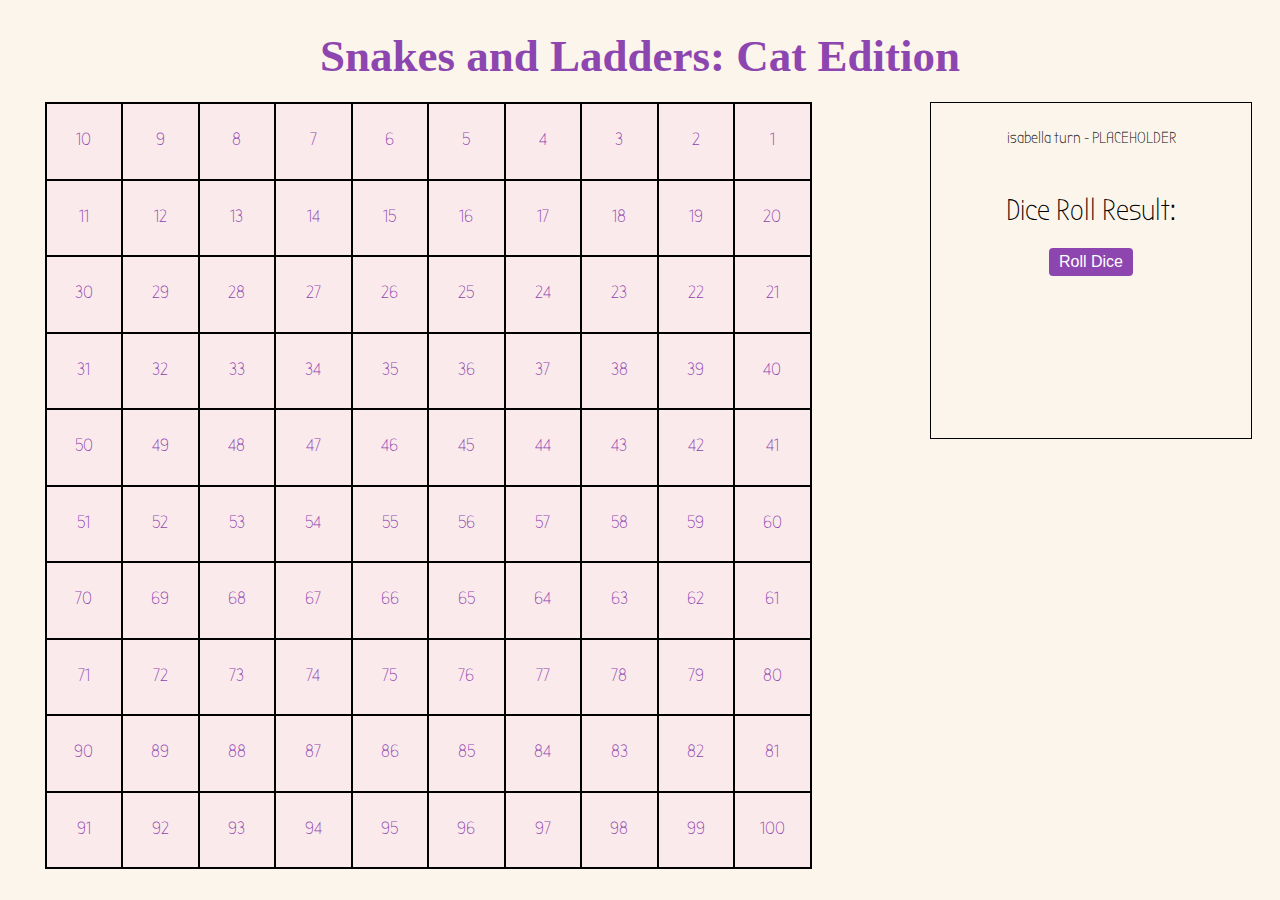
==== index.html @ de3eb8ef "Adding dice roll functionality and box & font styling" ====
<!DOCTYPE html>
<html lang="en">
  <head>
    <meta charset="UTF-8" />
    <meta name="viewport" content="width=device-width, initial-scale=1.0" />
    <link rel="stylesheet" href="styles.css" />
    <link
      rel="stylesheet"
      href="https://fonts.googleapis.com/css2?family=Bubbler+One&display=swap"
    />
    <script src="https://code.jquery.com/jquery-3.6.4.min.js"></script>

    <title>Main Game File</title>
    <script src="https://code.jquery.com/jquery-3.6.4.min.js"></script>
    <script src="index.js" charset="utf-8"></script>
  </head>
  <body>
    <h1 class="header">Snakes and Ladders: Cat Edition</h1>
    <div id="game-container" class="container">
      <div id="game-board-container">
        <div id="game-board"></div>
      </div>
      <div id="player-info">
        <p id="player-turn">isabella turn - PLACEHOLDER</p>
        <div id="dice-roll-container">
          <p id="dice-roll-result">Dice Roll Result:</p>
          <button id="roll-dice-btn">Roll Dice</button>
        </div>
      </div>
    </div>
  </body>
</html>
---- styles.css ----
/* Styling for the header */
.header {
  font-family: "Dancing Script", cursive;
  font-size: 45px;
  font-weight: bolder;
  color: #8d46b0;
  text-align: center;
  margin-bottom: 20px;
}

/* Styling for the background/body */
body {
  background-color: #fcf5eb;
  font-family: "Bubbler One", sans-serif;
}

/* Styling for the main container */
.container {
  display: flex;
  justify-content: space-between;
  margin: 20px; /* Adjust margin as needed */
}

/* Styling for the game board container */
#game-board-container {
  flex: 2;
  max-width: 800px;
}

/* Styling for the main game board div */
#game-board {
  font-family: "Bubbler One", sans-serif;
  background-color: #fbeaeb;
  position: relative; /* Change position to relative */
  margin: auto;
  inset: 0;
  border: 0.1vmin solid black;
  height: 85vmin;
  width: 85vmin;
  display: flex;
  flex-wrap: wrap;
  justify-content: space-around;
}

/* Styling for each individual box */
.box {
  flex: 1 0 8vmin;
  border: 0.1vmin solid black;
  text-align: center;
  color: #8d46b0;
  line-height: 8vmin;
  font-size: 2vmin;
  box-sizing: border-box;
}

/* Styling for the player info */
#player-info {
  position: relative; /* Change position to relative */

  border: 1px solid black;
  padding: 10px;
  flex: 1;
  max-width: 300px;
  margin-left: 20px; /* Add margin to separate from game board */
  max-height: 35vmin; /* Set a maximum height as needed */
}

/* Styling for the dice roll container */
#dice-roll-container {
  display: flex;
  flex-direction: column;
  align-items: center;
}

/* Styling for the roll dice button */
#roll-dice-btn {
  margin-top: 10px;
  padding: 5px 10px;
  font-size: 1rem;
  cursor: pointer;
  background-color: #8d46b0;
  color: #fff;
  border: none;
  border-radius: 4px;
}

#dice-roll-result {
  font-size: 30px;
  margin-bottom: 10px; /* Add margin-bottom to create space and push the result to a new line */
}

/* Media query for smaller screens */
@media screen and (max-width: 600px) {
  .container {
    flex-direction: column;
  }

  #player-info {
    margin: 20px 0; /* Add margin to separate from game board */
  }

  .box {
    flex: 1 0 5vmin;
    line-height: 5vmin;
    font-size: 1.5vmin;
  }

  #game-board {
    height: auto;
    flex: 1;
  }

  .box {
    flex: 1 0 4vmin;
    line-height: 4vmin;
    font-size: 1.2vmin;
  }
}

p {
  text-align: center;
}
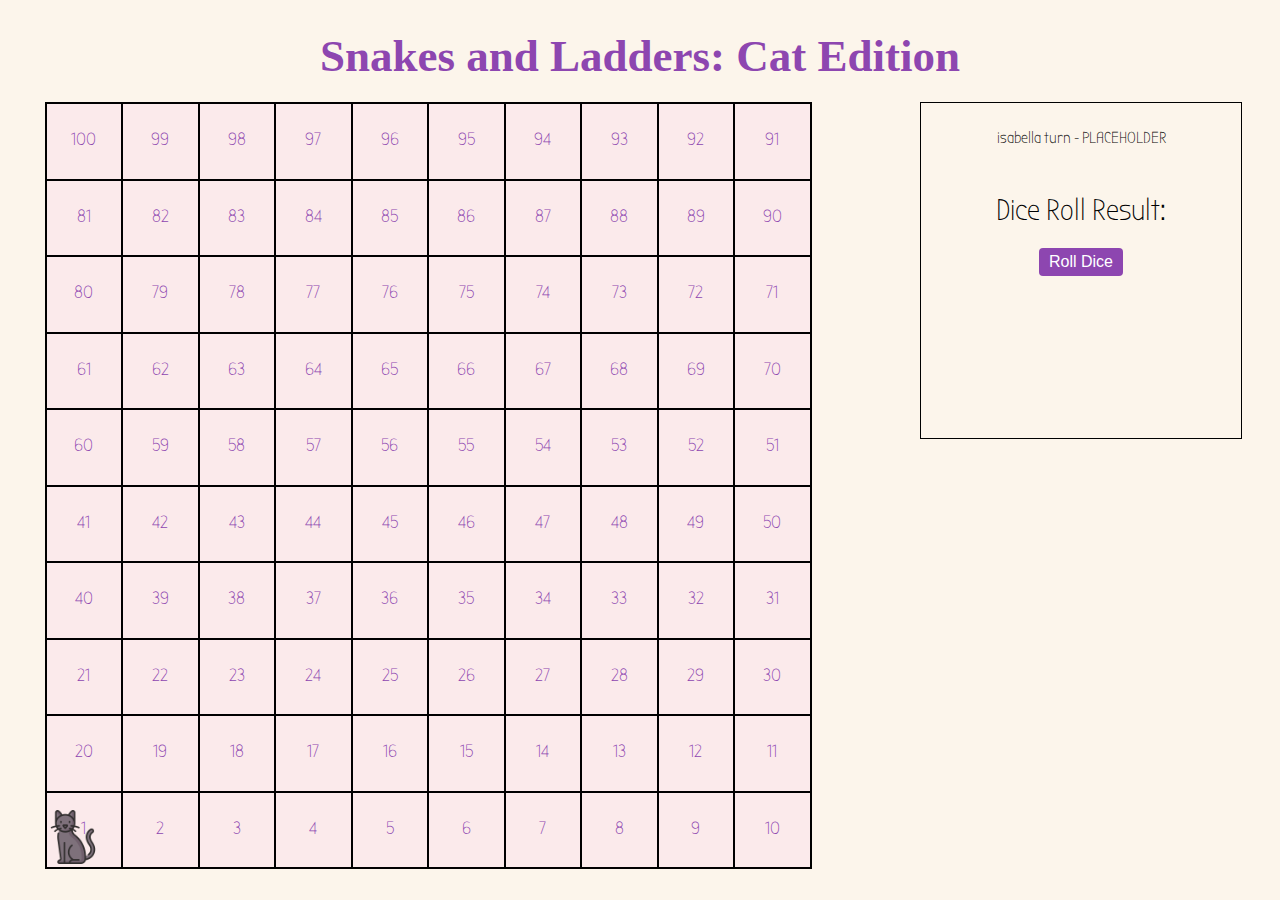
==== commit 008115e9: "Merge pull request #7 from IsabellaS2/fixingIssues" ====
--- a/index.html
+++ b/index.html
@@ -8,7 +8,6 @@
       rel="stylesheet"
       href="https://fonts.googleapis.com/css2?family=Bubbler+One&display=swap"
     />
-    <script src="https://code.jquery.com/jquery-3.6.4.min.js"></script>
 
     <title>Main Game File</title>
     <script src="https://code.jquery.com/jquery-3.6.4.min.js"></script>
@@ -18,7 +17,15 @@
     <h1 class="header">Snakes and Ladders: Cat Edition</h1>
     <div id="game-container" class="container">
       <div id="game-board-container">
-        <div id="game-board"></div>
+        <div id="game-board">
+          <div class="players" id="black-cat">
+            <img src="./assets/cat-images/black-cat.png" alt="Black Cat Image">
+          </div>
+          
+          <!-- <div class="players" id="orange-cat">
+            <img src="./assets/cat-images/orange-cat.png" alt="Orange Cat Image">
+          </div> -->
+        </div>
       </div>
       <div id="player-info">
         <p id="player-turn">isabella turn - PLACEHOLDER</p>
--- a/styles.css
+++ b/styles.css
@@ -14,11 +14,16 @@
   font-family: "Bubbler One", sans-serif;
 }
 
+/* Styling for the paragraph text*/
+p {
+  text-align: center;
+}
+
 /* Styling for the main container */
 .container {
   display: flex;
   justify-content: space-between;
-  margin: 20px; /* Adjust margin as needed */
+  margin: 20px;
 }
 
 /* Styling for the game board container */
@@ -31,7 +36,7 @@
 #game-board {
   font-family: "Bubbler One", sans-serif;
   background-color: #fbeaeb;
-  position: relative; /* Change position to relative */
+  position: relative;
   margin: auto;
   inset: 0;
   border: 0.1vmin solid black;
@@ -44,6 +49,7 @@
 
 /* Styling for each individual box */
 .box {
+position: relative;
   flex: 1 0 8vmin;
   border: 0.1vmin solid black;
   text-align: center;
@@ -53,16 +59,37 @@
   box-sizing: border-box;
 }
 
+
+/* Styling for the cat characters */
+img {
+   height: 6vmin;
+   width: 6vmin;
+}
+
+.players {
+   position: absolute;
+   opacity: 0.8;
+   transition-duration: 0.4s;
+   transition-property: margin;
+}
+
+#black-cat {
+  position: absolute;
+  bottom: 0;
+  left: 0;
+}
+
+/* Styling for the Dice Roll and Player Name Box */
 /* Styling for the player info */
 #player-info {
-  position: relative; /* Change position to relative */
-
+  position: relative;
   border: 1px solid black;
   padding: 10px;
   flex: 1;
   max-width: 300px;
-  margin-left: 20px; /* Add margin to separate from game board */
-  max-height: 35vmin; /* Set a maximum height as needed */
+  margin-left: 20px;
+  margin-right: 10px;
+  max-height: 35vmin;
 }
 
 /* Styling for the dice roll container */
@@ -86,9 +113,10 @@
 
 #dice-roll-result {
   font-size: 30px;
-  margin-bottom: 10px; /* Add margin-bottom to create space and push the result to a new line */
+  margin-bottom: 10px;
 }
 
+/*MEDIA QUERIES*/
 /* Media query for smaller screens */
 @media screen and (max-width: 600px) {
   .container {
@@ -96,7 +124,7 @@
   }
 
   #player-info {
-    margin: 20px 0; /* Add margin to separate from game board */
+    margin: 20px;
   }
 
   .box {
@@ -117,6 +145,20 @@
   }
 }
 
-p {
-  text-align: center;
+/* Media query for smaller screens */
+/* This ensures that when the screen gets smaller, the player-info box goes under the game board and doesn't get squashed */
+@media screen and (max-width: 850px) {
+  .container {
+    flex-direction: column;
+    align-items: center;
+  }
+
+  #player-info {
+    margin: 20px;
+    max-width: none;
+  }
+
+  #game-board-container {
+    margin-top: 20px;
+  }
 }
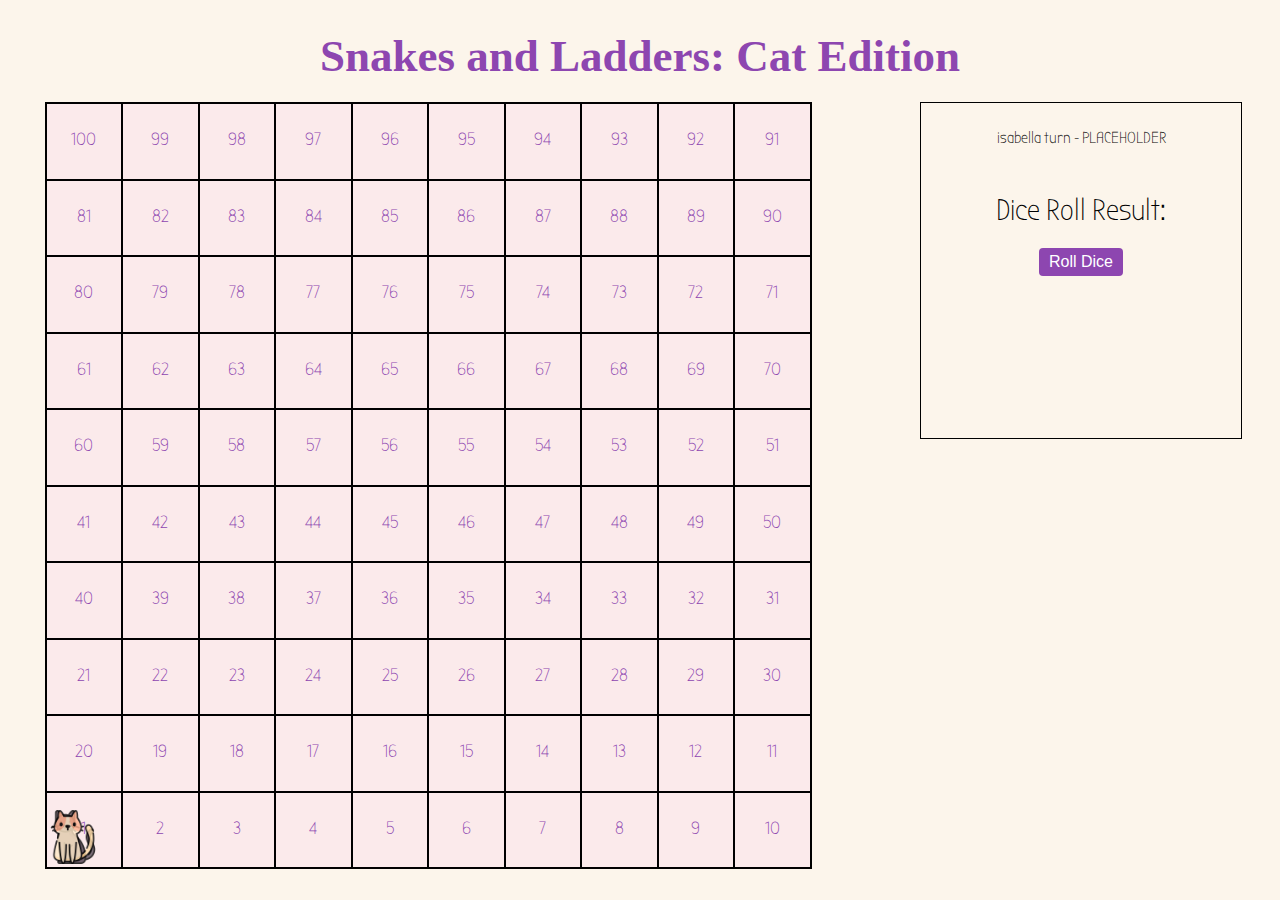
==== commit 77677ed1: "Making one cat move the board" ====
--- a/index.html
+++ b/index.html
@@ -17,15 +17,135 @@
     <h1 class="header">Snakes and Ladders: Cat Edition</h1>
     <div id="game-container" class="container">
       <div id="game-board-container">
-        <div id="game-board">
+        <!-- <div id="game-board">
           <div class="players" id="black-cat">
-            <img src="./assets/cat-images/black-cat.png" alt="Black Cat Image">
+            <img
+              src="./assets/cat-images/black-cat.png"
+              alt="Black Cat Image"
+            />
           </div>
-          
-          <!-- <div class="players" id="orange-cat">
+
+          <div class="players" id="orange-cat">
             <img src="./assets/cat-images/orange-cat.png" alt="Orange Cat Image">
-          </div> -->
+          </div>
         </div>
+      </div> -->
+      <div id="game-board">
+          <div class="players" id="black-cat">
+            <img
+              src="./assets/cat-images/black-cat.png"
+              alt="Black Cat Image"
+            />
+          </div>
+        
+          <div class="players" id="orange-cat">
+            <img
+              src="./assets/cat-images/orange-cat.png"
+              alt="Orange Cat Image"
+            />
+          </div>
+          <div></div>
+          <div id="box-100" class="box">100</div>
+          <div id="box-99" class="box">99</div>
+          <div id="box-98" class="box">98</div>
+          <div id="box-97" class="box">97</div>
+          <div id="box-96" class="box">96</div>
+          <div id="box-95" class="box">95</div>
+          <div id="box-94" class="box">94</div>
+          <div id="box-93" class="box">93</div>
+          <div id="box-92" class="box">92</div>
+          <div id="box-91" class="box">91</div>
+          <div id="box-81" class="box">81</div>
+          <div id="box-82" class="box">82</div>
+          <div id="box-83" class="box">83</div>
+          <div id="box-84" class="box">84</div>
+          <div id="box-85" class="box">85</div>
+          <div id="box-86" class="box">86</div>
+          <div id="box-87" class="box">87</div>
+          <div id="box-88" class="box">88</div>
+          <div id="box-89" class="box">89</div>
+          <div id="box-90" class="box">90</div>
+          <div id="box-80" class="box">80</div>
+          <div id="box-79" class="box">79</div>
+          <div id="box-78" class="box">78</div>
+          <div id="box-77" class="box">77</div>
+          <div id="box-76" class="box">76</div>
+          <div id="box-75" class="box">75</div>
+          <div id="box-74" class="box">74</div>
+          <div id="box-73" class="box">73</div>
+          <div id="box-72" class="box">72</div>
+          <div id="box-71" class="box">71</div>
+          <div id="box-61" class="box">61</div>
+          <div id="box-62" class="box">62</div>
+          <div id="box-63" class="box">63</div>
+          <div id="box-64" class="box">64</div>
+          <div id="box-65" class="box">65</div>
+          <div id="box-66" class="box">66</div>
+          <div id="box-67" class="box">67</div>
+          <div id="box-68" class="box">68</div>
+          <div id="box-69" class="box">69</div>
+          <div id="box-70" class="box">70</div>
+          <div id="box-60" class="box">60</div>
+          <div id="box-59" class="box">59</div>
+          <div id="box-58" class="box">58</div>
+          <div id="box-57" class="box">57</div>
+          <div id="box-56" class="box">56</div>
+          <div id="box-55" class="box">55</div>
+          <div id="box-54" class="box">54</div>
+          <div id="box-53" class="box">53</div>
+          <div id="box-52" class="box">52</div>
+          <div id="box-51" class="box">51</div>
+          <div id="box-41" class="box">41</div>
+          <div id="box-42" class="box">42</div>
+          <div id="box-43" class="box">43</div>
+          <div id="box-44" class="box">44</div>
+          <div id="box-45" class="box">45</div>
+          <div id="box-46" class="box">46</div>
+          <div id="box-47" class="box">47</div>
+          <div id="box-48" class="box">48</div>
+          <div id="box-49" class="box">49</div>
+          <div id="box-50" class="box">50</div>
+          <div id="box-40" class="box">40</div>
+          <div id="box-39" class="box">39</div>
+          <div id="box-38" class="box">38</div>
+          <div id="box-37" class="box">37</div>
+          <div id="box-36" class="box">36</div>
+          <div id="box-35" class="box">35</div>
+          <div id="box-34" class="box">34</div>
+          <div id="box-33" class="box">33</div>
+          <div id="box-32" class="box">32</div>
+          <div id="box-31" class="box">31</div>
+          <div id="box-21" class="box">21</div>
+          <div id="box-22" class="box">22</div>
+          <div id="box-23" class="box">23</div>
+          <div id="box-24" class="box">24</div>
+          <div id="box-25" class="box">25</div>
+          <div id="box-26" class="box">26</div>
+          <div id="box-27" class="box">27</div>
+          <div id="box-28" class="box">28</div>
+          <div id="box-29" class="box">29</div>
+          <div id="box-30" class="box">30</div>
+          <div id="box-20" class="box">20</div>
+          <div id="box-19" class="box">19</div>
+          <div id="box-18" class="box">18</div>
+          <div id="box-17" class="box">17</div>
+          <div id="box-16" class="box">16</div>
+          <div id="box-15" class="box">15</div>
+          <div id="box-14" class="box">14</div>
+          <div id="box-13" class="box">13</div>
+          <div id="box-12" class="box">12</div>
+          <div id="box-11" class="box">11</div>
+          <div id="box-1" class="box">1</div>
+          <div id="box-2" class="box">2</div>
+          <div id="box-3" class="box">3</div>
+          <div id="box-4" class="box">4</div>
+          <div id="box-5" class="box">5</div>
+          <div id="box-6" class="box">6</div>
+          <div id="box-7" class="box">7</div>
+          <div id="box-8" class="box">8</div>
+          <div id="box-9" class="box">9</div>
+          <div id="box-10" class="box">10</div>
+        </div>      
       </div>
       <div id="player-info">
         <p id="player-turn">isabella turn - PLACEHOLDER</p>
@@ -36,4 +156,4 @@
       </div>
     </div>
   </body>
-</html>
+</html>--- a/styles.css
+++ b/styles.css
@@ -49,7 +49,7 @@
 
 /* Styling for each individual box */
 .box {
-position: relative;
+  position: relative;
   flex: 1 0 8vmin;
   border: 0.1vmin solid black;
   text-align: center;
@@ -59,22 +59,17 @@
   box-sizing: border-box;
 }
 
-
 /* Styling for the cat characters */
 img {
-   height: 6vmin;
-   width: 6vmin;
+  height: 6vmin;
+  width: 6vmin;
 }
 
 .players {
-   position: absolute;
-   opacity: 0.8;
-   transition-duration: 0.4s;
-   transition-property: margin;
-}
-
-#black-cat {
   position: absolute;
+  opacity: 0.8;
+  transition-duration: 0.4s;
+  transition-property: margin;
   bottom: 0;
   left: 0;
 }
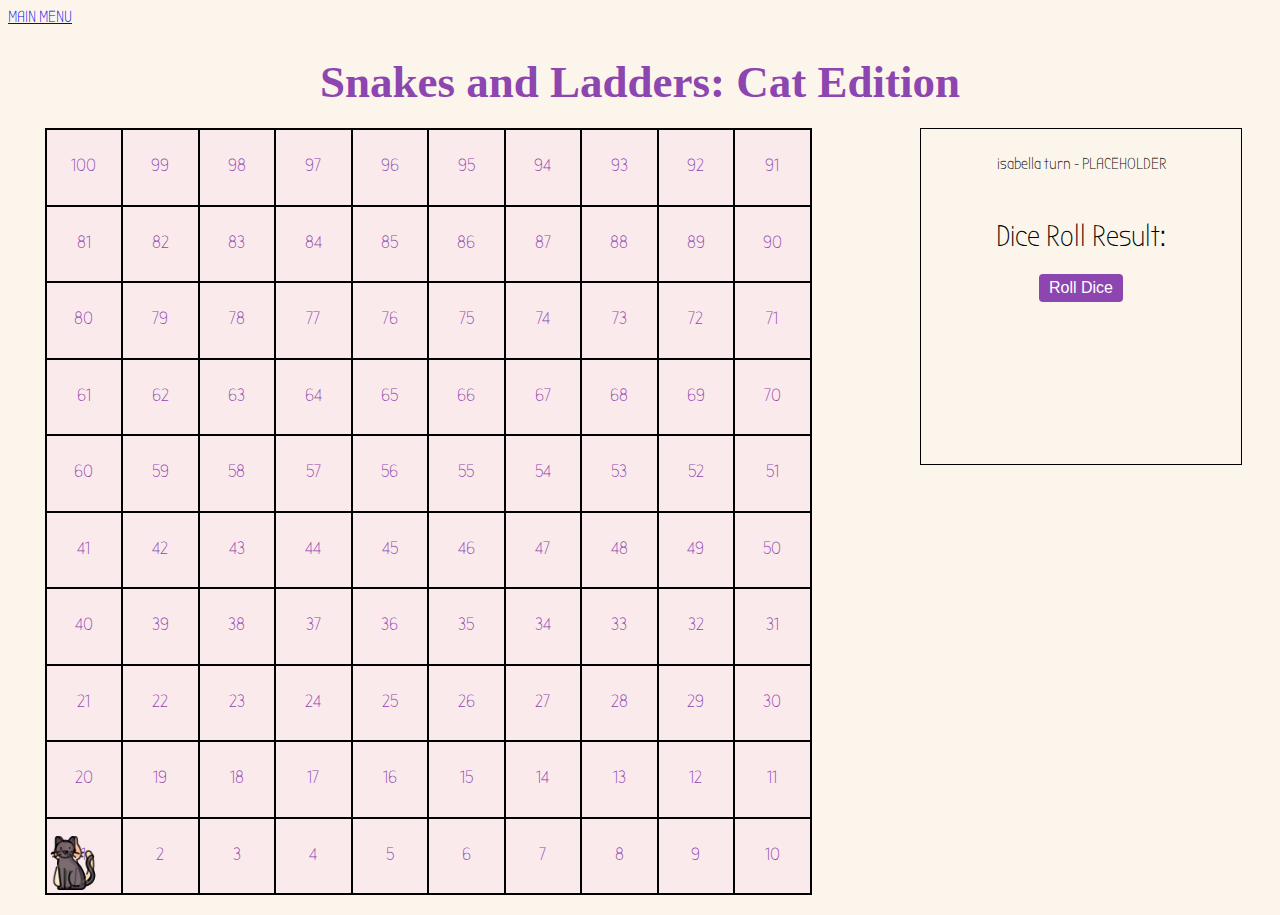
==== commit def42f29: "Designed menu and added some functionality to it" ====
--- a/index.html
+++ b/index.html
@@ -14,10 +14,11 @@
     <script src="index.js" charset="utf-8"></script>
   </head>
   <body>
+    <a href="menu.html">MAIN MENU</a>
     <h1 class="header">Snakes and Ladders: Cat Edition</h1>
     <div id="game-container" class="container">
       <div id="game-board-container">
-        <!-- <div id="game-board">
+        <div id="game-board">
           <div class="players" id="black-cat">
             <img
               src="./assets/cat-images/black-cat.png"
@@ -25,19 +26,6 @@
             />
           </div>
 
-          <div class="players" id="orange-cat">
-            <img src="./assets/cat-images/orange-cat.png" alt="Orange Cat Image">
-          </div>
-        </div>
-      </div> -->
-      <div id="game-board">
-          <div class="players" id="black-cat">
-            <img
-              src="./assets/cat-images/black-cat.png"
-              alt="Black Cat Image"
-            />
-          </div>
-        
           <div class="players" id="orange-cat">
             <img
               src="./assets/cat-images/orange-cat.png"
@@ -145,7 +133,7 @@
           <div id="box-8" class="box">8</div>
           <div id="box-9" class="box">9</div>
           <div id="box-10" class="box">10</div>
-        </div>      
+        </div>
       </div>
       <div id="player-info">
         <p id="player-turn">isabella turn - PLACEHOLDER</p>
@@ -156,4 +144,4 @@
       </div>
     </div>
   </body>
-</html>+</html>
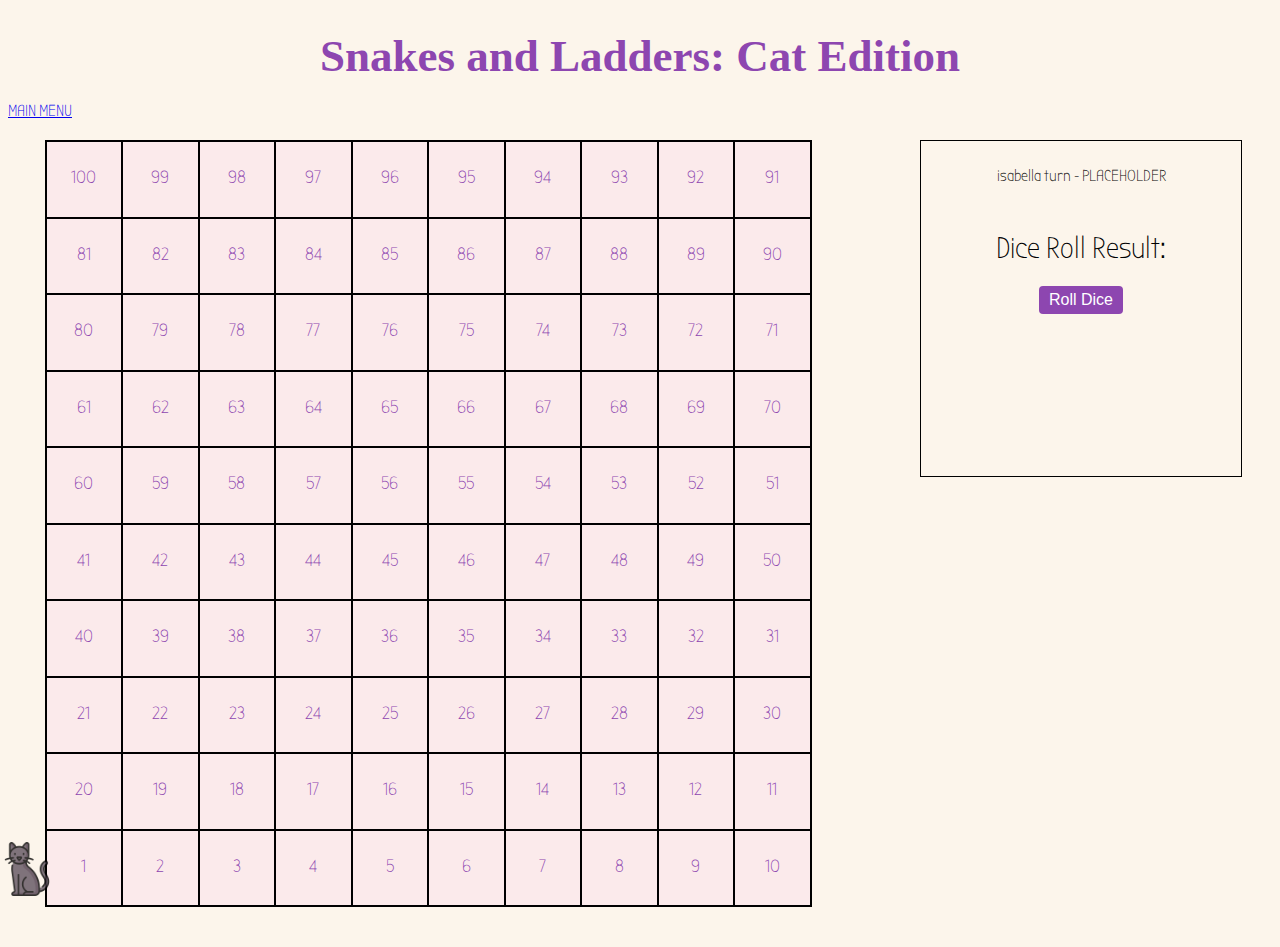
==== commit 14512864: "Merge pull request #12 from IsabellaS2/menuPartTwo" ====
--- a/index.html
+++ b/index.html
@@ -8,31 +8,19 @@
       rel="stylesheet"
       href="https://fonts.googleapis.com/css2?family=Bubbler+One&display=swap"
     />
-
     <title>Main Game File</title>
-    <script src="https://code.jquery.com/jquery-3.6.4.min.js"></script>
+    <!-- SCRIPT FILES -->
+    <script src="https://ajax.googleapis.com/ajax/libs/jquery/3.7.1/jquery.min.js"></script>
+    <script src="game.js" charset="utf-8"></script>
     <script src="index.js" charset="utf-8"></script>
   </head>
   <body>
+    <h1 class="header">Snakes and Ladders: Cat Edition</h1>
     <a href="menu.html">MAIN MENU</a>
-    <h1 class="header">Snakes and Ladders: Cat Edition</h1>
+
     <div id="game-container" class="container">
       <div id="game-board-container">
         <div id="game-board">
-          <div class="players" id="black-cat">
-            <img
-              src="./assets/cat-images/black-cat.png"
-              alt="Black Cat Image"
-            />
-          </div>
-
-          <div class="players" id="orange-cat">
-            <img
-              src="./assets/cat-images/orange-cat.png"
-              alt="Orange Cat Image"
-            />
-          </div>
-          <div></div>
           <div id="box-100" class="box">100</div>
           <div id="box-99" class="box">99</div>
           <div id="box-98" class="box">98</div>
--- a/styles.css
+++ b/styles.css
@@ -30,6 +30,7 @@
 #game-board-container {
   flex: 2;
   max-width: 800px;
+  margin-bottom: 20px;
 }
 
 /* Styling for the main game board div */
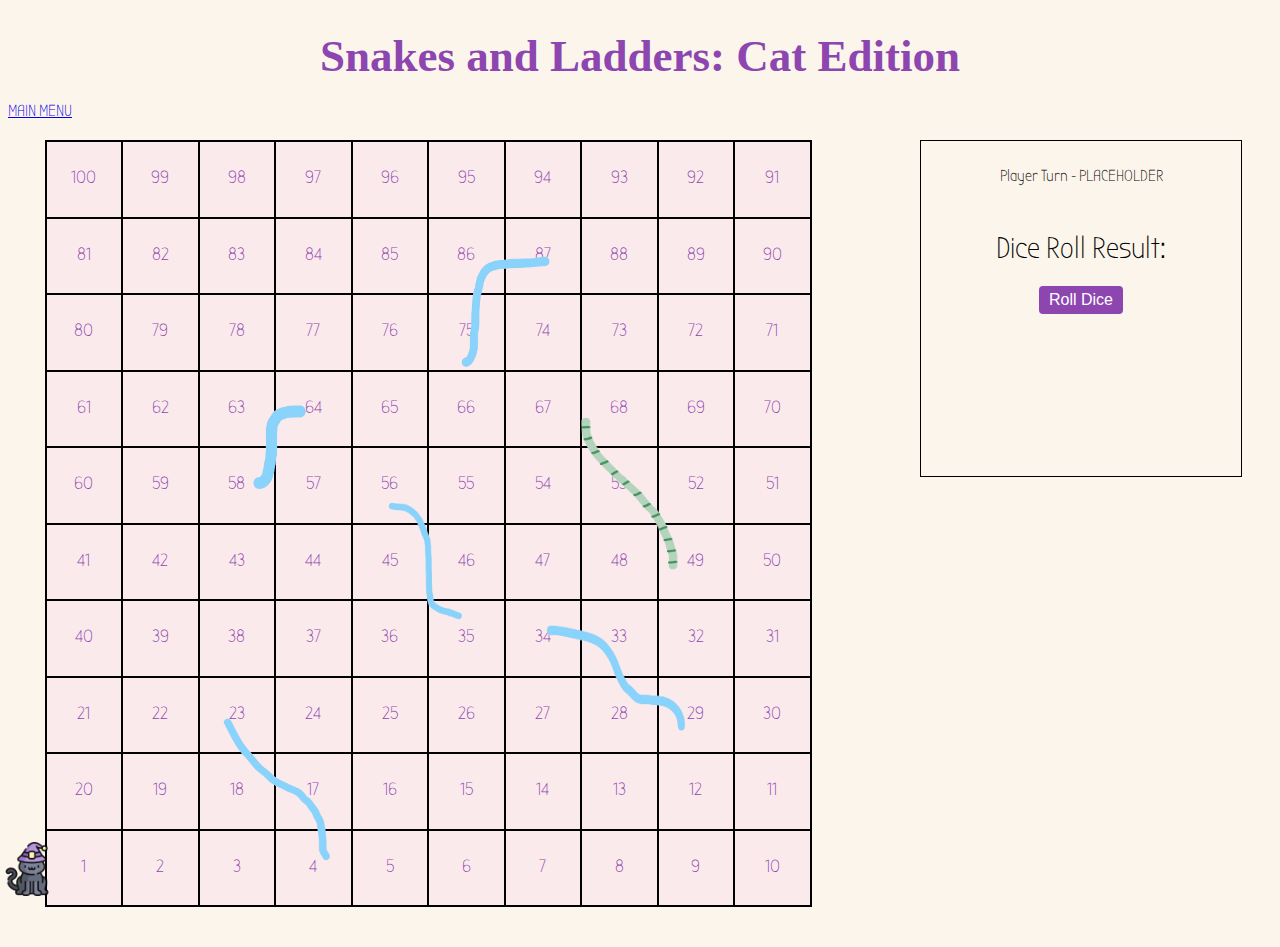
==== commit cf9df86a: "Add strings and streams" ====
--- a/index.html
+++ b/index.html
@@ -124,7 +124,7 @@
         </div>
       </div>
       <div id="player-info">
-        <p id="player-turn">isabella turn - PLACEHOLDER</p>
+        <p id="player-turn">Player Turn - PLACEHOLDER</p>
         <div id="dice-roll-container">
           <p id="dice-roll-result">Dice Roll Result:</p>
           <button id="roll-dice-btn">Roll Dice</button>
--- a/styles.css
+++ b/styles.css
@@ -68,7 +68,7 @@
 
 .players {
   position: absolute;
-  opacity: 0.8;
+  opacity: 0.9;
   transition-duration: 0.4s;
   transition-property: margin;
   bottom: 0;
@@ -110,6 +110,20 @@
 #dice-roll-result {
   font-size: 30px;
   margin-bottom: 10px;
+}
+
+.stream-image {
+  position: absolute;
+  top: 50%;
+  left: 50%;
+  transform: translate(-50%, -50%);
+  z-index: 1; /* Adjust this value based on your needs */
+}
+
+
+.players {
+  position: absolute;
+  z-index: 2; /* Make sure this value is higher than the z-index of the stream image */
 }
 
 /*MEDIA QUERIES*/
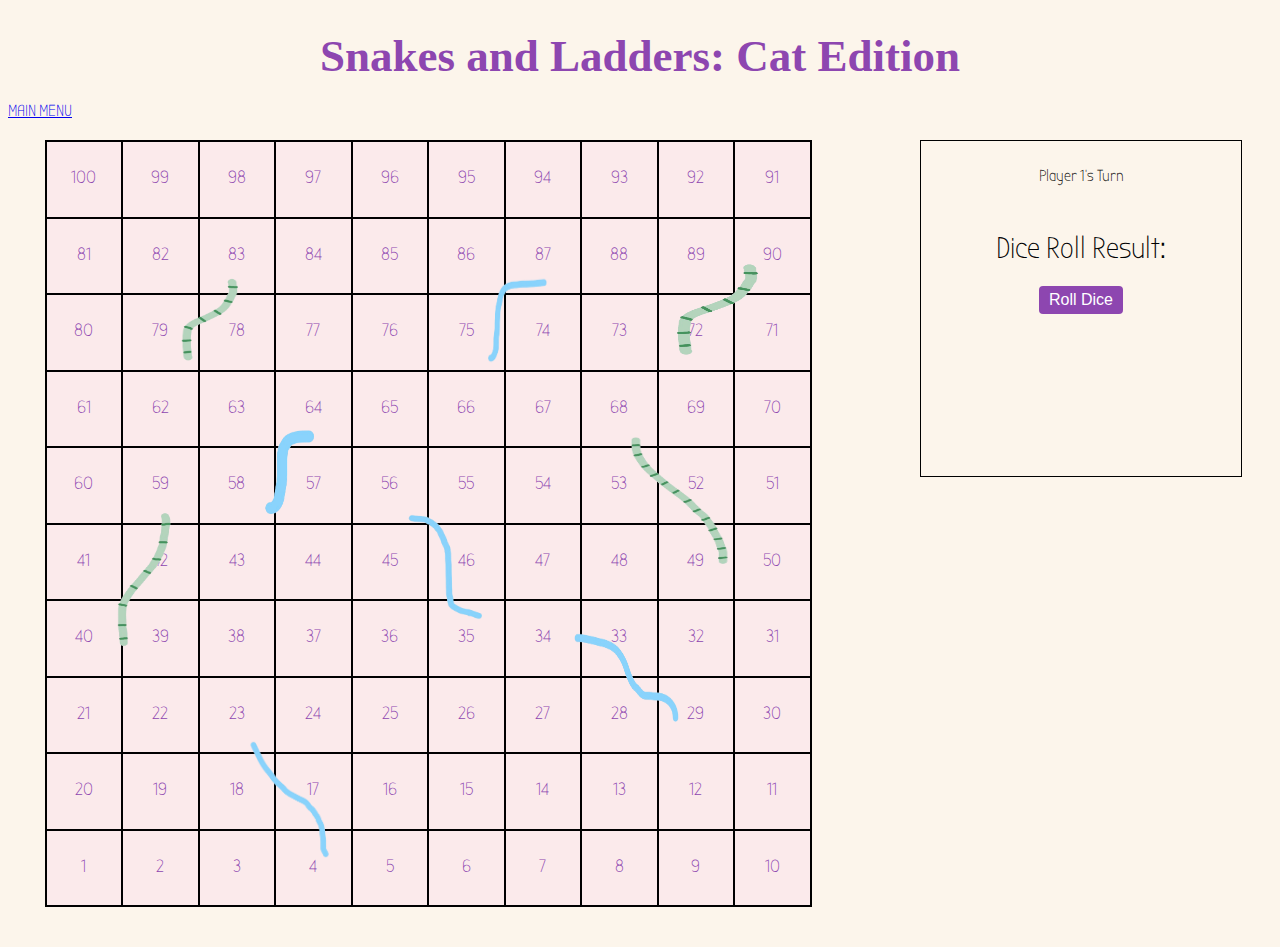
==== commit b7cb4fa1: "Refactoring and improving code and adding comments" ====
--- a/index.html
+++ b/index.html
@@ -3,6 +3,7 @@
   <head>
     <meta charset="UTF-8" />
     <meta name="viewport" content="width=device-width, initial-scale=1.0" />
+    <!-- STYLE FILES -->
     <link rel="stylesheet" href="styles.css" />
     <link
       rel="stylesheet"
@@ -124,7 +125,7 @@
         </div>
       </div>
       <div id="player-info">
-        <p id="player-turn">Player Turn - PLACEHOLDER</p>
+        <p id="player-turn">Player 1's Turn</p>
         <div id="dice-roll-container">
           <p id="dice-roll-result">Dice Roll Result:</p>
           <button id="roll-dice-btn">Roll Dice</button>
--- a/styles.css
+++ b/styles.css
@@ -117,13 +117,24 @@
   top: 50%;
   left: 50%;
   transform: translate(-50%, -50%);
-  z-index: 1; /* Adjust this value based on your needs */
+  z-index: 1; /* Set stacking order for stream images */
 }
-
 
 .players {
   position: absolute;
-  z-index: 2; /* Make sure this value is higher than the z-index of the stream image */
+  z-index: 10; /* Set stacking order for player characters */
+}
+
+.notification {
+  position: absolute;
+  top: 50%;
+  left: 50%;
+  transform: translate(-50%, -50%);
+  background-color: #fff;
+  padding: 25px;
+  border: 2px solid #000;
+  box-shadow: 0 0 10px rgba(0, 0, 0, 0.3);
+  z-index: 9999; /* Set stacking order for notifications */
 }
 
 /*MEDIA QUERIES*/
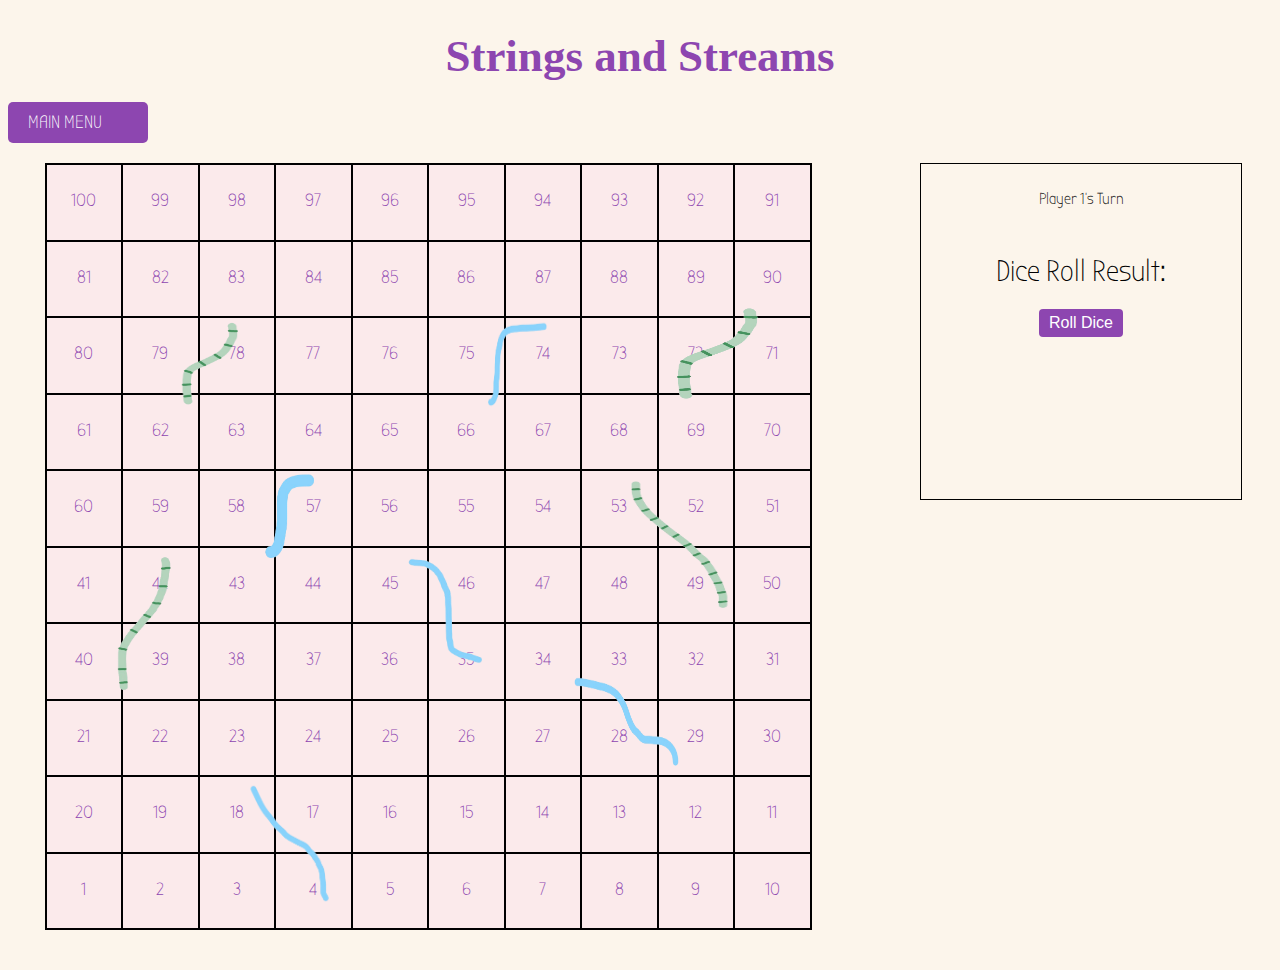
==== commit 9e83563d: "Adding small final changes" ====
--- a/index.html
+++ b/index.html
@@ -16,10 +16,11 @@
     <script src="index.js" charset="utf-8"></script>
   </head>
   <body>
-    <h1 class="header">Snakes and Ladders: Cat Edition</h1>
+    <h1 class="header">Strings and Streams</h1>
     <a href="menu.html">MAIN MENU</a>
 
     <div id="game-container" class="container">
+      
       <div id="game-board-container">
         <div id="game-board">
           <div id="box-100" class="box">100</div>
--- a/styles.css
+++ b/styles.css
@@ -12,6 +12,7 @@
 body {
   background-color: #fcf5eb;
   font-family: "Bubbler One", sans-serif;
+  
 }
 
 /* Styling for the paragraph text*/
@@ -137,6 +138,23 @@
   z-index: 9999; /* Set stacking order for notifications */
 }
 
+a {
+  display: flex;
+  padding: 10px 20px;
+  background-color: #8d46b0; /* Green background color */
+  color: white; /* White text color */
+  text-decoration: none;
+  font-size: 18px;
+  border-radius: 5px;
+  transition: background-color 0.3s; /* Add a smooth transition on hover */
+  width: 100px;
+}
+
+/* Change the button background color on hover */
+a:hover {
+  background-color: #8d46b0;
+}
+
 /*MEDIA QUERIES*/
 /* Media query for smaller screens */
 @media screen and (max-width: 600px) {
